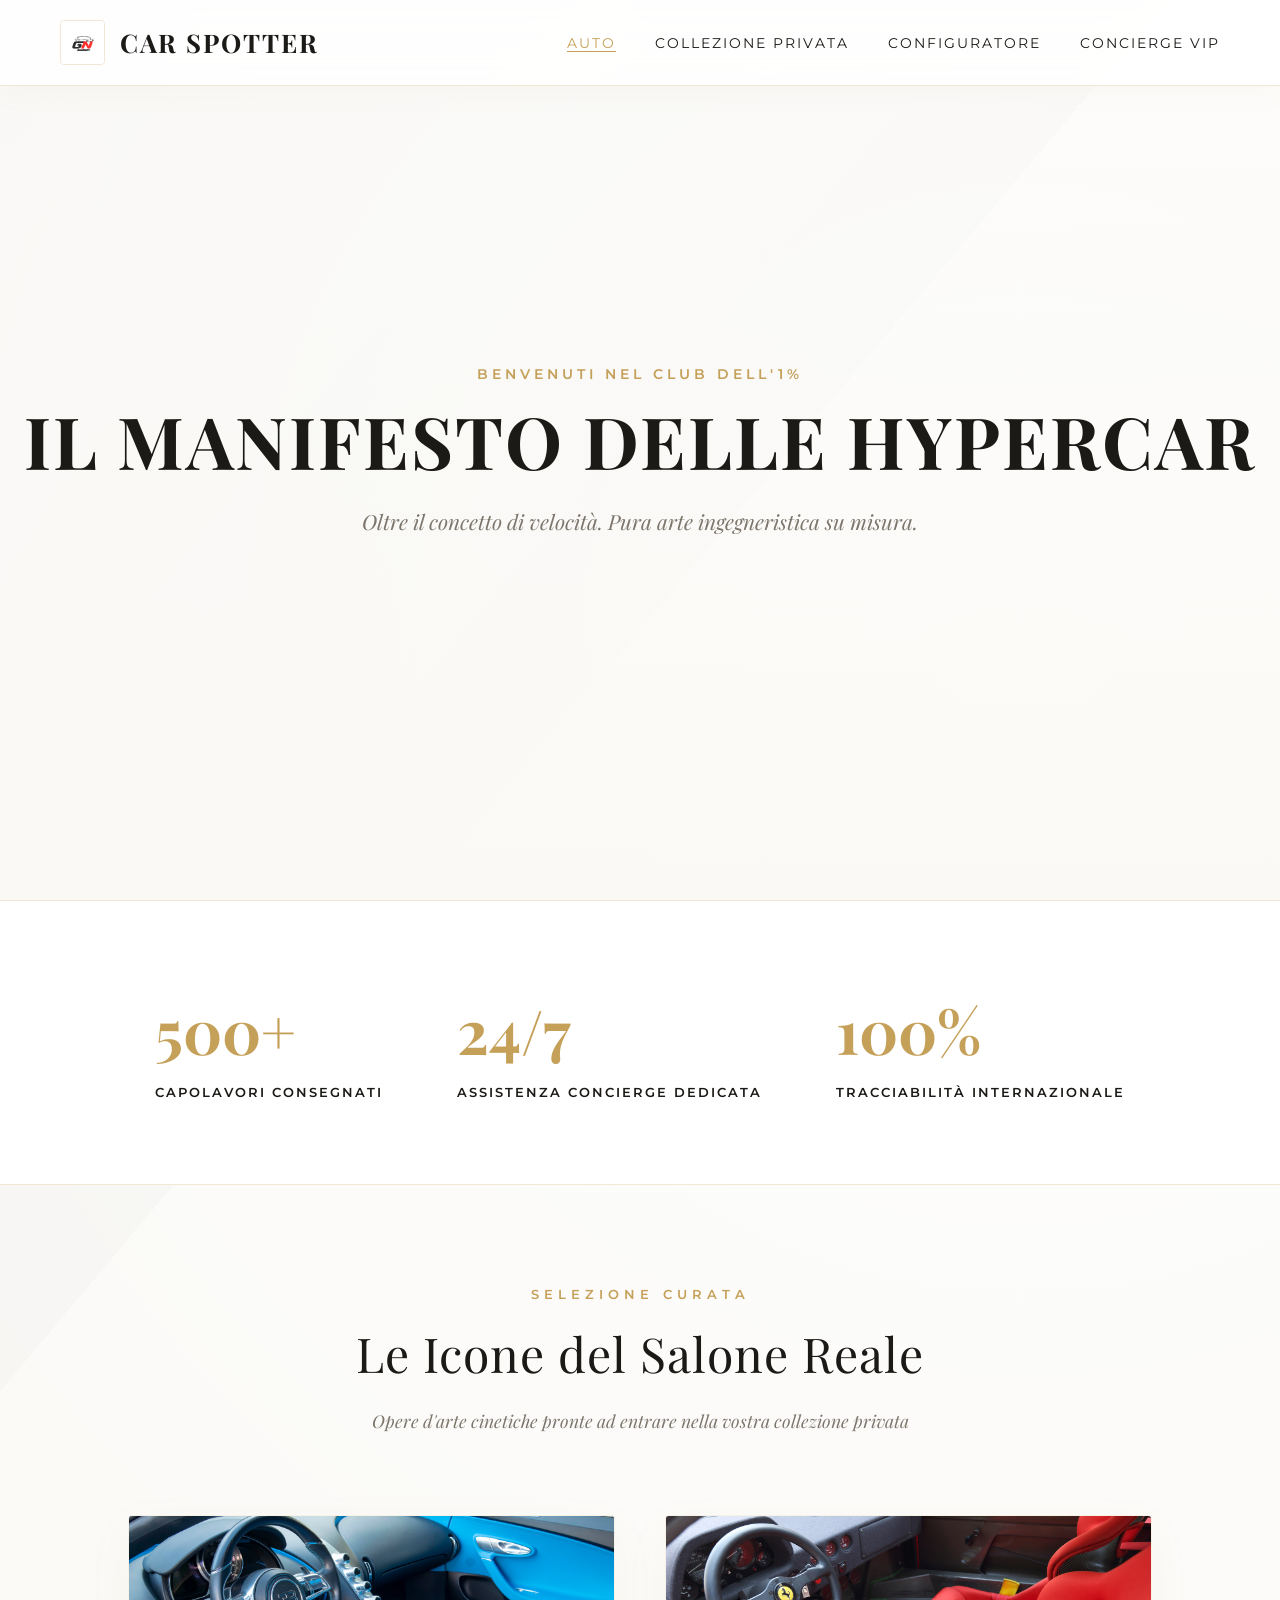
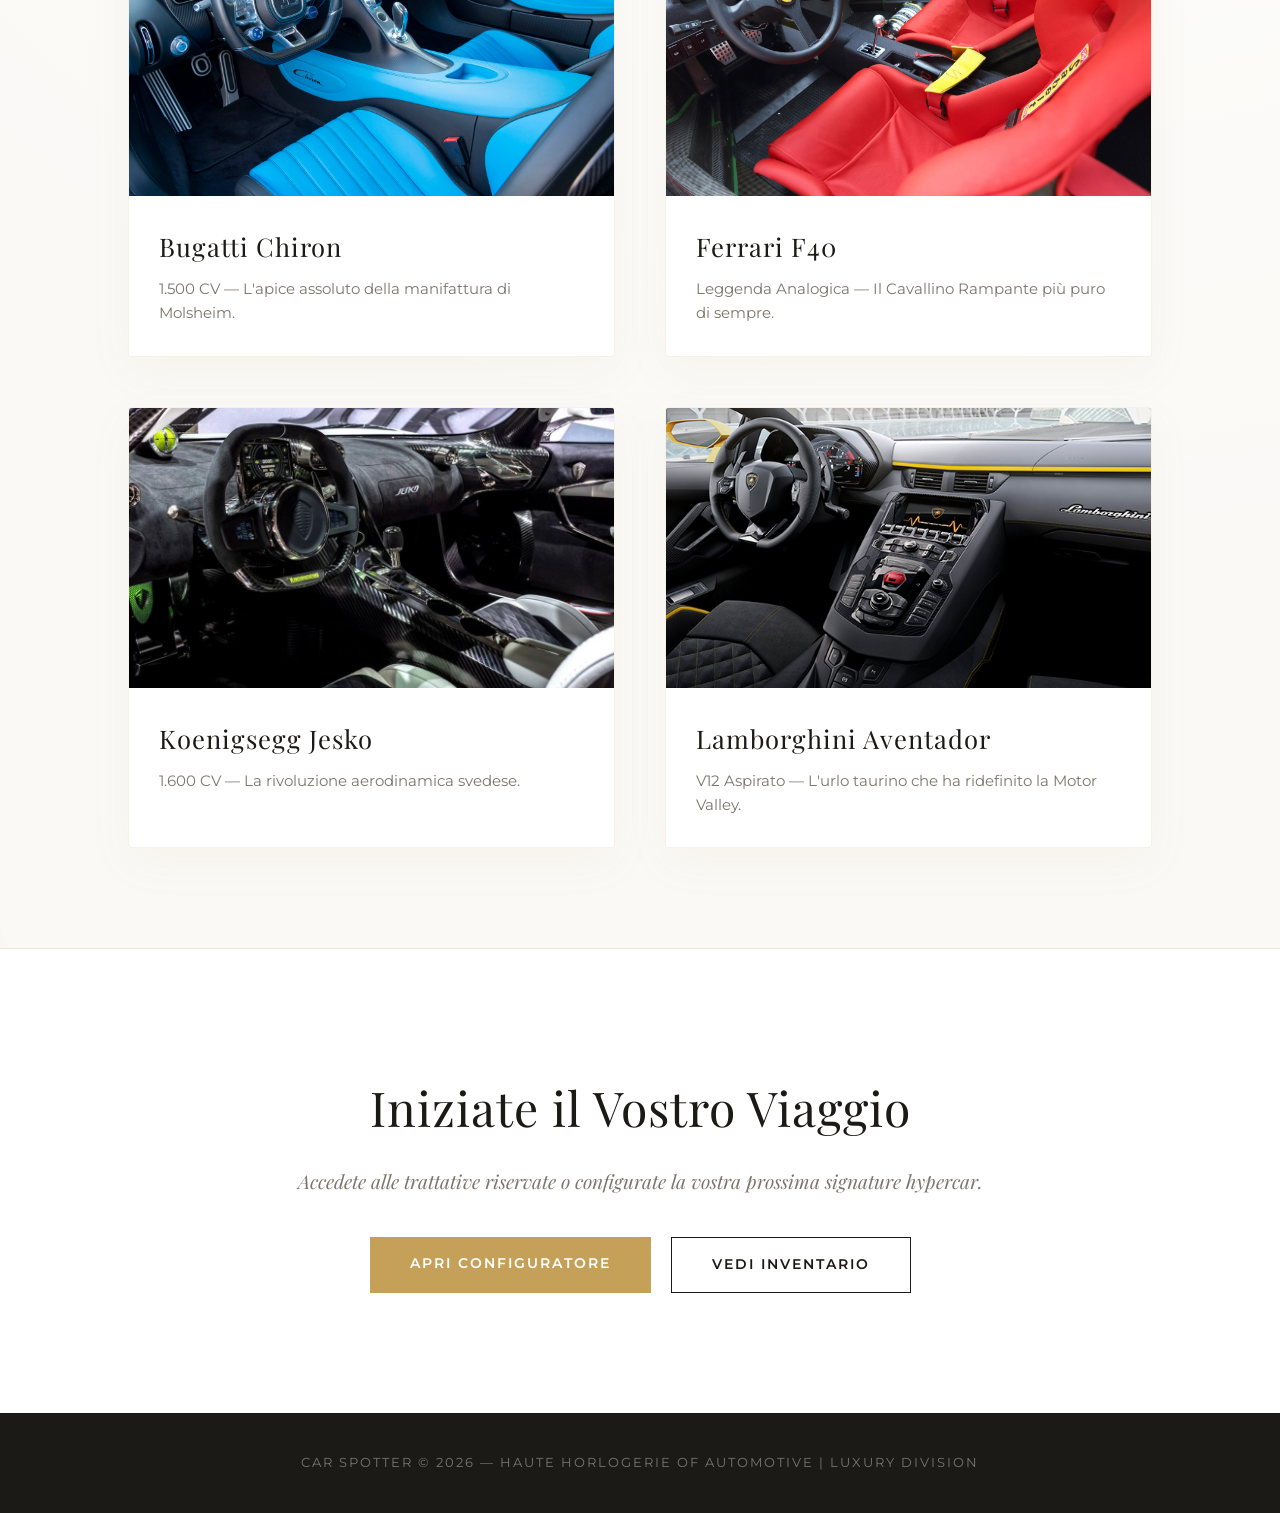
==== index.html @ 6e72d020 "Intiql commiy" ====
<!DOCTYPE html>
<html lang="it">
<head>
    <meta charset="UTF-8">
    <meta name="viewport" content="width=device-width, initial-scale=1.0">
    <title>Car Spotter | Atelier Hypercar di Lusso</title>
    <link href="https://fonts.googleapis.com/css2?family=Montserrat:wght@200;400;600&family=Playfair+Display:ital,wght@0,400;0,700;1,400&display=swap" rel="stylesheet">
    <link rel="stylesheet" href="style.css">
</head>
<body class="marble-bg">

    <!-- LOADER -->
    <div id="loader">
        <h1>CAR SPOTTER</h1>
        <div class="line-loader"></div>
        <p>L'Atelier dell'Automobile d'Élite...</p>
    </div>

    <!-- NAVBAR CRISTALLINA -->
    <header class="nav">
        <div class="logoBox">
            <img src="logo.jpg" class="logo" alt="Car Spotter Logo">
            <h1 class="logo-text">CAR SPOTTER</h1>
        </div>
        <nav>
            <a href="index.html" class="active">AUTO</a>
            <a href="inventory.html">Collezione Privata</a>
            <a href="configuratore.html">Configuratore</a>
            <a href="assistenza.html">Concierge VIP</a>
        </nav>
    </header>

    <!-- HERO IMPERIALE -->
    <section class="hero">
        <div class="overlay"></div>
        <div class="heroText">
            <span class="gold-tag">Benvenuti nel Club dell'1%</span>
            <h1>IL MANIFESTO DELLE HYPERCAR</h1>
            <p>Oltre il concetto di velocità. Pura arte ingegneristica su misura.</p>
        </div>
    </section>

    <!-- STATS IN MARMO E ORO -->
    <section class="statsSection">
        <div class="statBox">
            <div class="statNumber">500+</div>
            <p>Capolavori Consegnati</p>
        </div>
        <div class="statBox">
            <div class="statNumber">24/7</div>
            <p>Assistenza Concierge Dedicata</p>
        </div>
        <div class="statBox">
            <div class="statNumber">100%</div>
            <p>Tracciabilità Internazionale</p>
        </div>
    </section>

    <!-- INTRODUZIONE ALLA GALLERIA -->
    <section class="intro">
        <span class="gold-subtitle">Selezione Curata</span>
        <h2>Le Icone del Salone Reale</h2>
        <p>Opere d'arte cinetiche pronte ad entrare nella vostra collezione privata</p>
    </section>

    <!-- SEZIONE GRID CON GLI ESTERNI/INTERNI -->
    <section class="grid">
        <div class="card show">
            <div class="cardImages">
                <img src="bugattiesterni.jpg" alt="Bugatti Chiron">
                <img src="bugattiinterni.jpg" alt="Bugatti Interni">
            </div>
            <div class="cardContent">
                <h3>Bugatti Chiron</h3>
                <p>1.500 CV — L'apice assoluto della manifattura di Molsheim.</p>
            </div>
        </div>

        <div class="card show">
            <div class="cardImages">
                <img src="f40esterno.jpg" alt="Ferrari F40">
                <img src="f40interni.jpg" alt="Ferrari F40 Interni">
            </div>
            <div class="cardContent">
                <h3>Ferrari F40</h3>
                <p>Leggenda Analogica — Il Cavallino Rampante più puro di sempre.</p>
            </div>
        </div>

        <div class="card show">
            <div class="cardImages">
                <img src="jeskoesterno.jpg" alt="Koenigsegg Jesko">
                <img src="jeskointerni.jpg" alt="Koenigsegg Jesko Interni">
            </div>
            <div class="cardContent">
                <h3>Koenigsegg Jesko</h3>
                <p>1.600 CV — La rivoluzione aerodinamica svedese.</p>
            </div>
        </div>

        <div class="card show">
            <div class="cardImages">
                <img src="lamboesterno.jpg" alt="Lamborghini Aventador">
                <img src="lambointerni.jpg" alt="Lamborghini Interni">
            </div>
            <div class="cardContent">
                <h3>Lamborghini Aventador</h3>
                <p>V12 Aspirato — L'urlo taurino che ha ridefinito la Motor Valley.</p>
            </div>
        </div>
    </section>

    <!-- CALL TO ACTION REGALE -->
    <section class="ctaSection">
        <h2>Iniziate il Vostro Viaggio</h2>
        <p>Accedete alle trattative riservate o configurate la vostra prossima signature hypercar.</p>
        <div class="cta-buttons">
            <a href="configuratore.html" class="ctaBtn">Apri Configuratore</a>
            <a href="inventory.html" class="ctaBtn secondary-btn">Vedi Inventario</a>
        </div>
    </section>

    <footer>
        <p>CAR SPOTTER © 2026 — Haute Horlogerie of Automotive | Luxury Division</p>
    </footer>

    <script src="script.js"></script>
</body>
</html>
---- style.css ----
:root {
    --gold: #c5a059;       
    --gold-bright: #e5c17d;
    --marble-white: #faf9f6; 
    --pure-white: #ffffff;
    --text-dark: #1c1a17;   
    --text-muted: #7c756b;
    --border-gold: rgba(197, 160, 89, 0.25);
}

* {
    margin: 0;
    padding: 0;
    box-sizing: border-box;
}

.marble-bg, body {
    background-color: var(--marble-white);
    background-image: 
        linear-gradient(65deg, rgba(197, 160, 89, 0.015) 10%, transparent 10%),
        linear-gradient(130deg, rgba(0, 0, 0, 0.01) 0%, rgba(0, 0, 0, 0.015) 30%, transparent 30%),
        radial-gradient(circle at 80% 20%, rgba(255,255,255,0.8) 0%, transparent 60%);
    color: var(--text-dark);
    font-family: 'Montserrat', sans-serif;
    line-height: 1.6;
    overflow-x: hidden;
}

h1, h2, h3, .logo-text {
    font-family: 'Playfair Display', serif;
    font-weight: 400;
    letter-spacing: 1px;
}

/* LOADER */
#loader {
    position: fixed;
    width: 100%;
    height: 100vh;
    background: var(--marble-white);
    display: flex;
    flex-direction: column;
    justify-content: center;
    align-items: center;
    z-index: 2000;
    animation: fadeOut 2s ease-in-out 1.8s forwards;
}

#loader h1 {
    color: var(--text-dark);
    font-size: 3.5rem;
    letter-spacing: 6px;
    font-weight: 700;
}

.line-loader {
    width: 150px;
    height: 1px;
    background: var(--gold);
    margin: 20px 0;
    position: relative;
    overflow: hidden;
}
.line-loader::after {
    content: '';
    position: absolute;
    width: 50px;
    height: 100%;
    background: white;
    left: -50px;
    animation: loading 1.5s infinite ease-in-out;
}
@keyframes loading {
    0% { left: -50px; }
    100% { left: 150px; }
}

#loader p {
    font-size: 0.8rem;
    letter-spacing: 3px;
    text-transform: uppercase;
    color: var(--gold);
}

@keyframes fadeOut {
    0% { opacity: 1; }
    100% { opacity: 0; visibility: hidden; }
}

/* NAVBAR CON LOGO IMMAGINE */
.nav {
    position: fixed;
    width: 100%;
    top: 0;
    padding: 20px 60px;
    display: flex;
    justify-content: space-between;
    align-items: center;
    background: rgba(255, 255, 255, 0.85);
    backdrop-filter: blur(20px);
    z-index: 1000;
    border-bottom: 1px solid var(--border-gold);
    box-shadow: 0 5px 30px rgba(197, 160, 89, 0.05);
}

.logoBox {
    display: flex;
    align-items: center;
    gap: 15px;
}

.logo {
    height: 45px;
    width: auto;
    object-fit: contain;
    border-radius: 4px;
    border: 1px solid var(--border-gold);
}

.logo-text {
    font-size: 1.6rem;
    color: var(--text-dark);
    font-weight: 700;
    letter-spacing: 2px;
}

.nav nav a {
    color: var(--text-dark);
    margin-left: 35px;
    text-decoration: none;
    font-size: 0.85rem;
    text-transform: uppercase;
    letter-spacing: 2px;
    font-weight: 400;
    transition: color 0.3s ease, border-color 0.3s ease;
}

.nav nav a:hover, .nav nav a.active {
    color: var(--gold);
    border-bottom: 1px solid var(--gold);
}

/* HERO */
.hero {
    height: 100vh;
    background: url("hero.jpg") center/cover no-repeat;
    display: flex;
    align-items: center;
    justify-content: center;
    position: relative;
}

.overlay {
    position: absolute;
    inset: 0;
    background: linear-gradient(to bottom, rgba(255,255,255,0.15), var(--marble-white));
}

.heroText {
    text-align: center;
    z-index: 2;
    padding: 0 20px;
}

.gold-tag {
    font-size: 0.9rem;
    text-transform: uppercase;
    letter-spacing: 4px;
    color: var(--gold);
    display: inline-block;
    margin-bottom: 15px;
    font-weight: 600;
}

.heroText h1 {
    font-size: 4.5rem;
    color: var(--text-dark);
    font-weight: 700;
    line-height: 1.1;
    margin-bottom: 25px;
    letter-spacing: 2px;
}

.heroText p {
    font-size: 1.3rem;
    color: var(--text-muted);
    font-family: 'Playfair Display', serif;
    font-style: italic;
}

/* STATS */
.statsSection {
    display: flex;
    justify-content: space-around;
    flex-wrap: wrap;
    gap: 20px;
    padding: 80px 10%;
    background: var(--pure-white);
    border-top: 1px solid var(--border-gold);
    border-bottom: 1px solid var(--border-gold);
}

.statNumber {
    font-size: 3.8rem;
    color: var(--gold);
    font-family: 'Playfair Display', serif;
    font-weight: 700;
    margin-bottom: 5px;
}

.statBox p {
    text-transform: uppercase;
    letter-spacing: 2px;
    font-size: 0.8rem;
    color: var(--text-dark);
    font-weight: 600;
}

/* SEZIONI INTRO */
.intro {
    text-align: center;
    padding: 100px 20px 40px;
}

.gold-subtitle {
    font-size: 0.8rem;
    text-transform: uppercase;
    color: var(--gold);
    letter-spacing: 5px;
    font-weight: 600;
    display: block;
    margin-bottom: 10px;
}

.intro h2 {
    font-size: 3rem;
    color: var(--text-dark);
    margin-bottom: 15px;
}

.intro p {
    color: var(--text-muted);
    font-family: 'Playfair Display', serif;
    font-style: italic;
    font-size: 1.1rem;
}

.top-space { padding-top: 160px; }

/* GRID & CARDS (FORZATA VISIBILITÀ DI BASE) */
.grid {
    display: grid;
    grid-template-columns: repeat(auto-fit, minmax(320px, 1fr));
    gap: 50px;
    padding: 40px 10% 100px;
}

.card {
    background: var(--pure-white);
    border-radius: 4px;
    overflow: hidden;
    box-shadow: 0 15px 45px rgba(197, 160, 89, 0.06);
    opacity: 1; /* Modificato a 1 per risolvere il bug della Home invisibile */
    transform: translateY(0);
    border: 1px solid rgba(197, 160, 89, 0.15);
    transition: all 0.5s cubic-bezier(0.16, 1, 0.3, 1);
}

.card:hover {
    border-color: var(--gold);
    box-shadow: 0 25px 60px rgba(197, 160, 89, 0.15);
    transform: translateY(-5px);
}

.cardImages {
    position: relative;
    height: 280px;
    overflow: hidden;
}

.cardImages img, .static-card-img {
    position: absolute;
    width: 100%;
    height: 100%;
    object-fit: cover;
    left: 0;
    top: 0;
    transition: opacity 0.6s ease, transform 0.6s ease;
}

.static-card-img { position: relative; height: 260px; }

.card:hover .cardImages img:first-child {
    opacity: 0;
}

.card:hover .cardImages img:last-child {
    transform: scale(1.05);
}

.cardContent {
    padding: 30px;
    background: var(--pure-white);
}

.card h3 {
    font-size: 1.6rem;
    color: var(--text-dark);
    margin-bottom: 10px;
}

.card p {
    color: var(--text-muted);
    font-size: 0.95rem;
}

/* CONFIGURATORE */
.configContainer {
    display: flex;
    flex-wrap: wrap;
    gap: 50px;
    padding: 40px 10% 100px;
    align-items: flex-start;
}

.configPreview {
    flex: 1.8;
    min-width: 320px;
    border-radius: 4px;
    overflow: hidden;
    box-shadow: 0 20px 50px rgba(0,0,0,0.08);
    border: 1px solid var(--border-gold);
    background: var(--pure-white);
    position: relative;
}

.preview-badge {
    position: absolute;
    top: 20px;
    left: 20px;
    background: rgba(255, 255, 255, 0.9);
    padding: 6px 15px;
    font-size: 0.7rem;
    text-transform: uppercase;
    letter-spacing: 2px;
    border: 1px solid var(--gold);
    color: var(--text-dark);
    font-weight: 600;
    z-index: 10;
}

.configPreview img {
    width: 100%;
    display: block;
    transition: opacity 0.3s ease;
}

.spec-log {
    background: var(--pure-white);
    padding: 20px;
    font-size: 0.85rem;
    border-top: 1px solid var(--border-gold);
    color: var(--gold);
    font-weight: 500;
    text-align: center;
    letter-spacing: 0.5px;
}

.configPanel {
    flex: 1.2;
    min-width: 320px;
    background: var(--pure-white);
    padding: 40px;
    border-radius: 4px;
    border-top: 4px solid var(--gold);
    box-shadow: 0 20px 50px rgba(197,160,89,0.08);
}

.configPanel h3 {
    font-size: 1.2rem;
    margin-bottom: 15px;
    color: var(--text-dark);
    text-transform: uppercase;
    font-family: 'Montserrat', sans-serif;
    font-weight: 600;
    letter-spacing: 1px;
}

label {
    font-size: 0.75rem;
    text-transform: uppercase;
    color: var(--text-muted);
    letter-spacing: 1px;
    display: block;
    margin-bottom: 8px;
}

select {
    width: 100%;
    padding: 14px;
    background: var(--marble-white);
    color: var(--text-dark);
    border: 1px solid var(--border-gold);
    border-radius: 0;
    font-size: 0.95rem;
    outline: none;
    font-family: 'Montserrat', sans-serif;
    margin-bottom: 25px;
}

select:focus {
    border-color: var(--gold);
    background: var(--pure-white);
}

.btn-group {
    display: flex;
    gap: 10px;
    margin-bottom: 25px;
}

.btn-group .gold-btn {
    flex: 1;
    padding: 12px;
    font-size: 0.8rem;
    background: transparent;
    color: var(--text-dark);
    border: 1px solid var(--border-gold);
}

.btn-group .gold-btn.active {
    background: var(--text-dark);
    color: var(--pure-white);
    border-color: var(--text-dark);
}

/* COMPONENTI FORM & BOTTONI */
.gold-btn, .ctaBtn {
    display: inline-block;
    padding: 16px 40px;
    background: var(--gold);
    color: var(--pure-white);
    text-transform: uppercase;
    text-decoration: none;
    font-weight: 600;
    font-size: 0.85rem;
    letter-spacing: 2px;
    border: none;
    cursor: pointer;
    transition: all 0.3s ease;
    text-align: center;
}

.gold-btn:hover, .ctaBtn:hover {
    background: var(--text-dark);
    color: var(--pure-white);
    box-shadow: 0 10px 25px rgba(0,0,0,0.15);
}

.full-width { width: 100%; }

.support {
    max-width: 750px;
    margin: 0 auto;
    padding: 40px 20px 100px;
}

.contact-card {
    background: var(--pure-white);
    padding: 35px;
    border: 1px solid var(--border-gold);
    margin-bottom: 40px;
}

.contact-card h3 {
    color: var(--gold);
    font-size: 1.5rem;
    margin-bottom: 15px;
}

.form-container {
    background: var(--pure-white);
    padding: 45px;
    border: 1px solid var(--border-gold);
}

.form-container h3 {
    margin-bottom: 30px;
    font-size: 2rem;
    text-align: center;
}

input, textarea {
    width: 100%;
    padding: 16px;
    margin-bottom: 25px;
    background: var(--marble-white);
    border: 1px solid var(--border-gold);
    color: var(--text-dark);
    font-family: 'Montserrat', sans-serif;
    outline: none;
}

input:focus, textarea:focus {
    border-color: var(--gold);
    background: var(--pure-white);
}

#out {
    margin-top: 20px;
    text-align: center;
    font-weight: 600;
}

/* CTA HOME */
.ctaSection {
    text-align: center;
    padding: 120px 20px;
    background: var(--pure-white);
    border-top: 1px solid var(--border-gold);
}

.ctaSection h2 {
    font-size: 3rem;
    margin-bottom: 20px;
}

.ctaSection p {
    color: var(--text-muted);
    font-family: 'Playfair Display', serif;
    font-style: italic;
    font-size: 1.2rem;
    margin-bottom: 40px;
}

.cta-buttons {
    display: flex;
    justify-content: center;
    gap: 20px;
}

.secondary-btn {
    background: transparent;
    color: var(--text-dark);
    border: 1px solid var(--text-dark);
}

.secondary-btn:hover {
    background: var(--text-dark);
    color: var(--pure-white);
}

footer {
    text-align: center;
    padding: 40px 20px;
    background: var(--text-dark);
    color: rgba(255, 255, 255, 0.4);
    font-size: 0.8rem;
    letter-spacing: 2px;
    text-transform: uppercase;
}

.page-padding { padding-top: 80px; }
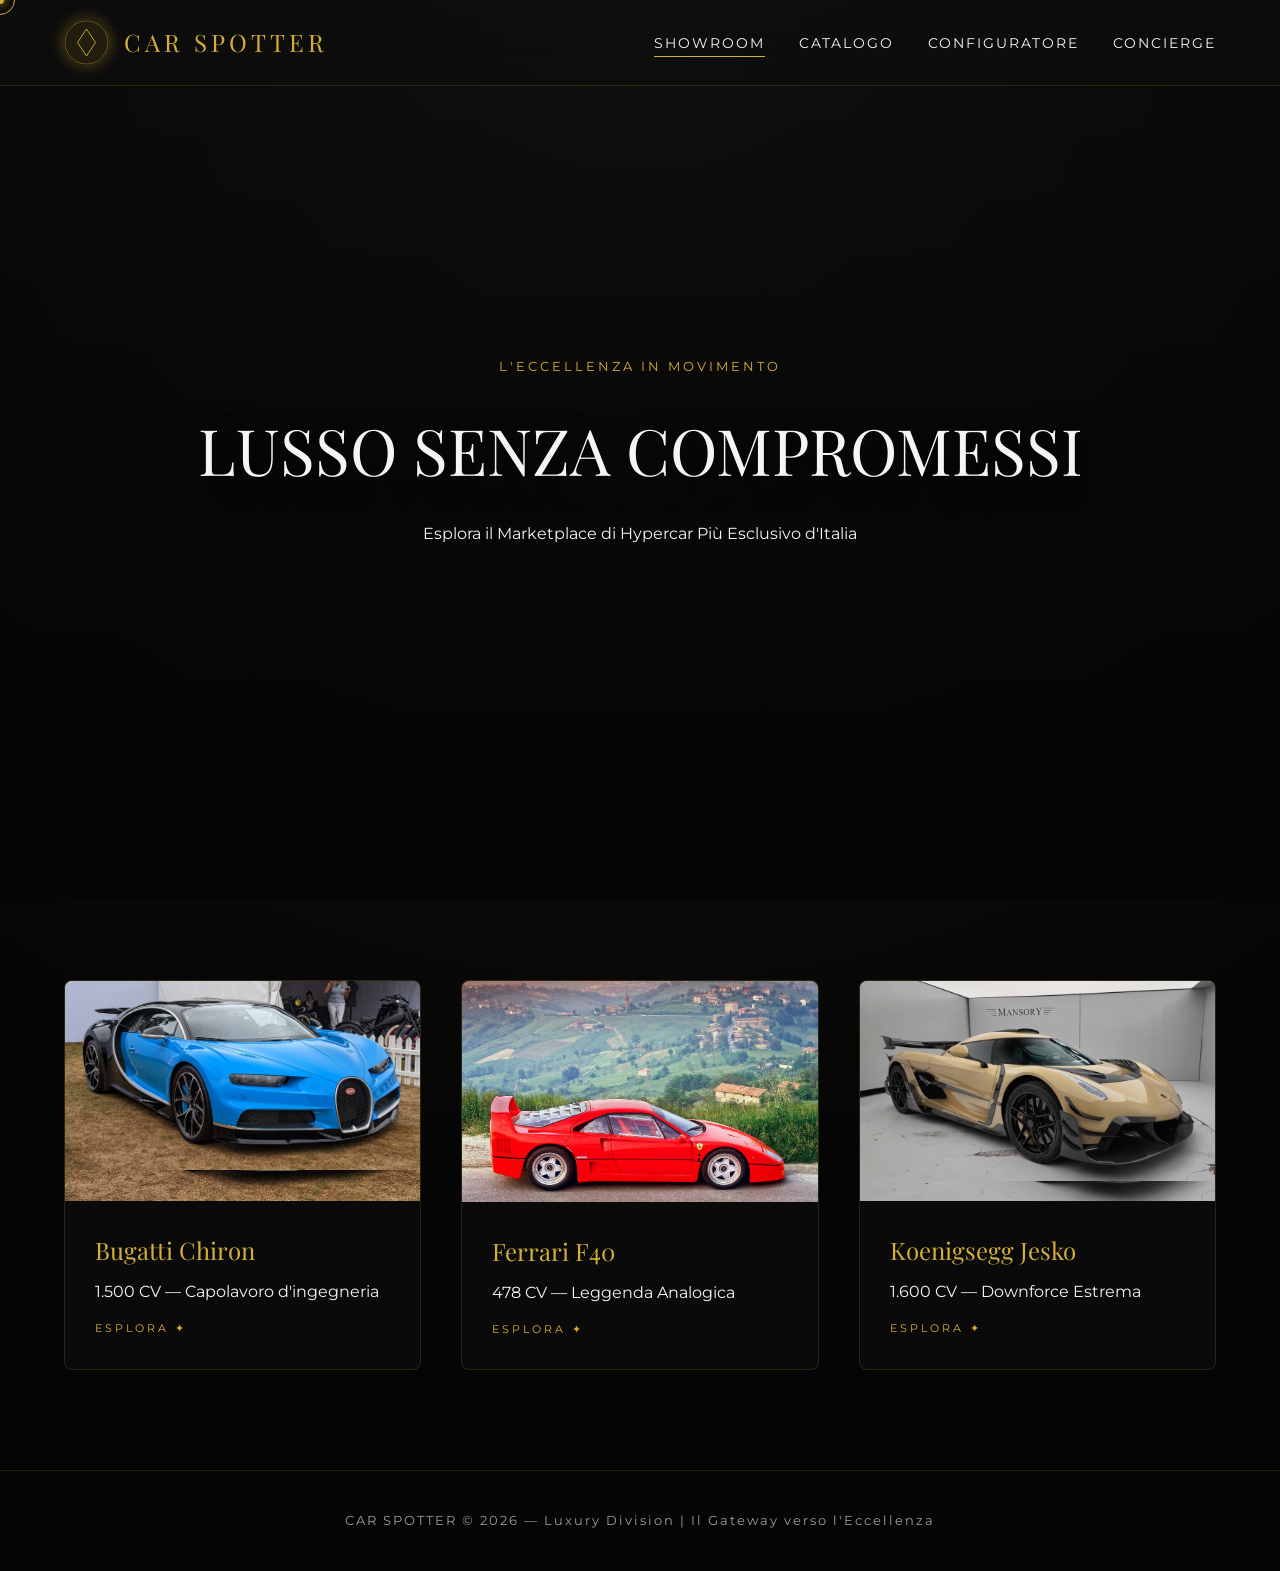
==== commit 446a8654: "Update" ====
--- a/index.html
+++ b/index.html
@@ -3,126 +3,102 @@
 <head>
     <meta charset="UTF-8">
     <meta name="viewport" content="width=device-width, initial-scale=1.0">
-    <title>Car Spotter | Atelier Hypercar di Lusso</title>
-    <link href="https://fonts.googleapis.com/css2?family=Montserrat:wght@200;400;600&family=Playfair+Display:ital,wght@0,400;0,700;1,400&display=swap" rel="stylesheet">
+    <title>Car Spotter | Hypercar Luxury Marketplace Italia</title>
+    <link href="https://fonts.googleapis.com/css2?family=Montserrat:wght@300;400;600&family=Playfair+Display:ital,wght@0,400;0,700;1,400&display=swap" rel="stylesheet">
     <link rel="stylesheet" href="style.css">
 </head>
-<body class="marble-bg">
+<body>
+    <div class="custom-cursor"></div>
+    <div class="cursor-trail"></div>
 
-    <!-- LOADER -->
     <div id="loader">
-        <h1>CAR SPOTTER</h1>
+        <h1 class="loader-title">CAR SPOTTER</h1>
         <div class="line-loader"></div>
-        <p>L'Atelier dell'Automobile d'Élite...</p>
+        <p class="gold-tag">Inizializzazione Vetrina VIP...</p>
     </div>
 
-    <!-- NAVBAR CRISTALLINA -->
     <header class="nav">
         <div class="logoBox">
-            <img src="logo.jpg" class="logo" alt="Car Spotter Logo">
+            <svg class="luxury-logo-svg" viewBox="0 0 100 100" width="45" height="45">
+                <circle cx="50" cy="50" r="48" fill="rgba(212, 175, 55, 0.1)" stroke="#d4af37" stroke-width="1"/>
+                <path d="M 30 50 L 50 20 L 70 50 L 50 80 Z" stroke="#d4af37" stroke-width="2" fill="none"/>
+            </svg>
             <h1 class="logo-text">CAR SPOTTER</h1>
         </div>
-        <nav>
-            <a href="index.html" class="active">AUTO</a>
-            <a href="inventory.html">Collezione Privata</a>
+        <nav class="nav-links">
+            <a href="index.html" class="active">Showroom</a>
+            <a href="inventory.html">Catalogo</a>
             <a href="configuratore.html">Configuratore</a>
-            <a href="assistenza.html">Concierge VIP</a>
+            <a href="assistenza.html">Concierge</a>
         </nav>
+        <div class="menu-toggle" id="mobile-menu"><span></span><span></span><span></span></div>
     </header>
 
-    <!-- HERO IMPERIALE -->
     <section class="hero">
         <div class="overlay"></div>
-        <div class="heroText">
-            <span class="gold-tag">Benvenuti nel Club dell'1%</span>
-            <h1>IL MANIFESTO DELLE HYPERCAR</h1>
-            <p>Oltre il concetto di velocità. Pura arte ingegneristica su misura.</p>
+        <div class="heroText reveal">
+            <span class="gold-tag">L'Eccellenza in Movimento</span>
+            <h1>LUSSO SENZA COMPROMESSI</h1>
+            <p>Esplora il Marketplace di Hypercar Più Esclusivo d'Italia</p>
         </div>
     </section>
 
-    <!-- STATS IN MARMO E ORO -->
-    <section class="statsSection">
-        <div class="statBox">
-            <div class="statNumber">500+</div>
-            <p>Capolavori Consegnati</p>
-        </div>
-        <div class="statBox">
-            <div class="statNumber">24/7</div>
-            <p>Assistenza Concierge Dedicata</p>
-        </div>
-        <div class="statBox">
-            <div class="statNumber">100%</div>
-            <p>Tracciabilità Internazionale</p>
-        </div>
-    </section>
-
-    <!-- INTRODUZIONE ALLA GALLERIA -->
-    <section class="intro">
-        <span class="gold-subtitle">Selezione Curata</span>
-        <h2>Le Icone del Salone Reale</h2>
-        <p>Opere d'arte cinetiche pronte ad entrare nella vostra collezione privata</p>
-    </section>
-
-    <!-- SEZIONE GRID CON GLI ESTERNI/INTERNI -->
-    <section class="grid">
-        <div class="card show">
-            <div class="cardImages">
-                <img src="bugattiesterni.jpg" alt="Bugatti Chiron">
-                <img src="bugattiinterni.jpg" alt="Bugatti Interni">
+    <!-- GRIGLIA CON IMMAGINI REALI -->
+    <section class="grid reveal top-space" style="padding-top: 80px;">
+        
+        <!-- BUGATTI -->
+        <div class="card" onclick="showDetails('bugatti')">
+            <div class="car-image-container">
+                <div class="car-image" style="background-image: url('bugattiesterni.jpg');">
+                    <img src="bugattiesterni.jpg" alt="Bugatti Chiron" onerror="this.onerror=null;this.src='https://via.placeholder.com/1200x800?text=Immagine+non+disponibile';">
+                </div>
             </div>
             <div class="cardContent">
                 <h3>Bugatti Chiron</h3>
-                <p>1.500 CV — L'apice assoluto della manifattura di Molsheim.</p>
+                <p>1.500 CV — Capolavoro d'ingegneria</p>
+                <span class="gold-tag" style="font-size: 0.7rem; margin-top: 15px; display: block;">Esplora ✦</span>
             </div>
         </div>
 
-        <div class="card show">
-            <div class="cardImages">
-                <img src="f40esterno.jpg" alt="Ferrari F40">
-                <img src="f40interni.jpg" alt="Ferrari F40 Interni">
+        <!-- FERRARI -->
+        <div class="card" onclick="showDetails('ferrari')">
+            <div class="car-image-container">
+                <div class="car-image" style="background-image: url('f40esterno.jpg');">
+                    <img src="f40esterno.jpg" alt="Ferrari F40" onerror="this.onerror=null;this.src='https://via.placeholder.com/1200x800?text=Immagine+non+disponibile';">
+                </div>
             </div>
             <div class="cardContent">
                 <h3>Ferrari F40</h3>
-                <p>Leggenda Analogica — Il Cavallino Rampante più puro di sempre.</p>
+                <p>478 CV — Leggenda Analogica</p>
+                <span class="gold-tag" style="font-size: 0.7rem; margin-top: 15px; display: block;">Esplora ✦</span>
             </div>
         </div>
 
-        <div class="card show">
-            <div class="cardImages">
-                <img src="jeskoesterno.jpg" alt="Koenigsegg Jesko">
-                <img src="jeskointerni.jpg" alt="Koenigsegg Jesko Interni">
+        <!-- KOENIGSEGG -->
+        <div class="card" onclick="showDetails('koenigsegg')">
+            <div class="car-image-container">
+                <div class="car-image" style="background-image: url('jeskoesterno.jpg');">
+                    <img src="jeskoesterno.jpg" alt="Koenigsegg Jesko" onerror="this.onerror=null;this.src='https://via.placeholder.com/1200x800?text=Immagine+non+disponibile';">
+                </div>
             </div>
             <div class="cardContent">
                 <h3>Koenigsegg Jesko</h3>
-                <p>1.600 CV — La rivoluzione aerodinamica svedese.</p>
+                <p>1.600 CV — Downforce Estrema</p>
+                <span class="gold-tag" style="font-size: 0.7rem; margin-top: 15px; display: block;">Esplora ✦</span>
             </div>
         </div>
 
-        <div class="card show">
-            <div class="cardImages">
-                <img src="lamboesterno.jpg" alt="Lamborghini Aventador">
-                <img src="lambointerni.jpg" alt="Lamborghini Interni">
-            </div>
-            <div class="cardContent">
-                <h3>Lamborghini Aventador</h3>
-                <p>V12 Aspirato — L'urlo taurino che ha ridefinito la Motor Valley.</p>
-            </div>
-        </div>
     </section>
 
-    <!-- CALL TO ACTION REGALE -->
-    <section class="ctaSection">
-        <h2>Iniziate il Vostro Viaggio</h2>
-        <p>Accedete alle trattative riservate o configurate la vostra prossima signature hypercar.</p>
-        <div class="cta-buttons">
-            <a href="configuratore.html" class="ctaBtn">Apri Configuratore</a>
-            <a href="inventory.html" class="ctaBtn secondary-btn">Vedi Inventario</a>
+    <!-- MODALE -->
+    <div id="carModal" class="modal">
+        <div class="modalContent glass-panel" style="max-width: 600px; text-align: center;">
+            <button class="closeModal" onclick="closeModal()">×</button>
+            <div id="carDetailsContent"></div>
         </div>
-    </section>
+    </div>
 
-    <footer>
-        <p>CAR SPOTTER © 2026 — Haute Horlogerie of Automotive | Luxury Division</p>
-    </footer>
+    <footer><p>CAR SPOTTER © 2026 — Luxury Division | Il Gateway verso l'Eccellenza</p></footer>
 
     <script src="script.js"></script>
 </body>
--- a/style.css
+++ b/style.css
@@ -1,563 +1,152 @@
+/* ROOT & VARIABILI TECNOLOGICHE */
 :root {
-    --gold: #c5a059;       
-    --gold-bright: #e5c17d;
-    --marble-white: #faf9f6; 
-    --pure-white: #ffffff;
-    --text-dark: #1c1a17;   
-    --text-muted: #7c756b;
-    --border-gold: rgba(197, 160, 89, 0.25);
+    --bg-dark: #050505;
+    --gold: #d4af37;
+    --gold-glow: rgba(212, 175, 55, 0.4);
+    --text-main: #f5f5f5;
+    --text-muted: #a09d96;
+    --glass-bg: rgba(15, 15, 15, 0.65);
+    --glass-border: rgba(212, 175, 55, 0.15);
+    --transition: all 0.4s cubic-bezier(0.25, 1, 0.5, 1);
 }
 
 * {
     margin: 0;
     padding: 0;
     box-sizing: border-box;
+    cursor: none; /* Nasconde il cursore di default per quello custom */
 }
 
-.marble-bg, body {
-    background-color: var(--marble-white);
-    background-image: 
-        linear-gradient(65deg, rgba(197, 160, 89, 0.015) 10%, transparent 10%),
-        linear-gradient(130deg, rgba(0, 0, 0, 0.01) 0%, rgba(0, 0, 0, 0.015) 30%, transparent 30%),
-        radial-gradient(circle at 80% 20%, rgba(255,255,255,0.8) 0%, transparent 60%);
-    color: var(--text-dark);
+body {
+    background-color: var(--bg-dark);
+    background-image: radial-gradient(circle at 50% 0%, #1a1814 0%, var(--bg-dark) 70%);
+    color: var(--text-main);
     font-family: 'Montserrat', sans-serif;
     line-height: 1.6;
     overflow-x: hidden;
+    scroll-behavior: smooth;
 }
 
 h1, h2, h3, .logo-text {
     font-family: 'Playfair Display', serif;
     font-weight: 400;
-    letter-spacing: 1px;
 }
 
-/* LOADER */
-#loader {
-    position: fixed;
-    width: 100%;
-    height: 100vh;
-    background: var(--marble-white);
-    display: flex;
-    flex-direction: column;
-    justify-content: center;
-    align-items: center;
-    z-index: 2000;
-    animation: fadeOut 2s ease-in-out 1.8s forwards;
+/* CURSORE PERSONALIZZATO */
+.custom-cursor {
+    position: fixed; width: 8px; height: 8px; background: var(--gold);
+    border-radius: 50%; pointer-events: none; z-index: 9999;
+    transform: translate(-50%, -50%); box-shadow: 0 0 10px var(--gold);
+    transition: width 0.2s, height 0.2s;
+}
+.cursor-trail {
+    position: fixed; width: 30px; height: 30px; border: 1px solid var(--gold);
+    border-radius: 50%; pointer-events: none; z-index: 9998;
+    transform: translate(-50%, -50%); transition: 0.1s linear;
 }
 
-#loader h1 {
-    color: var(--text-dark);
-    font-size: 3.5rem;
-    letter-spacing: 6px;
-    font-weight: 700;
+/* LOADER INIZIALE */
+#loader {
+    position: fixed; top: 0; left: 0; width: 100%; height: 100vh;
+    background: var(--bg-dark); display: flex; flex-direction: column;
+    justify-content: center; align-items: center; z-index: 3000;
+    transition: opacity 0.5s ease;
 }
+.loader-title { font-size: 3rem; color: var(--gold); letter-spacing: 5px; }
+.line-loader { width: 150px; height: 1px; background: rgba(212, 175, 55, 0.2); margin: 20px 0; position: relative; overflow: hidden; }
+.line-loader::after { content: ''; position: absolute; width: 50px; height: 100%; background: var(--gold); left: -50px; animation: loading 1.5s infinite; }
+@keyframes loading { 0% { left: -50px; } 100% { left: 150px; } }
 
-.line-loader {
-    width: 150px;
-    height: 1px;
-    background: var(--gold);
-    margin: 20px 0;
-    position: relative;
-    overflow: hidden;
+/* NAVBAR GLASSMORPHISM */
+.nav {
+    position: fixed; top: 0; width: 100%; padding: 20px 5%;
+    display: flex; justify-content: space-between; align-items: center;
+    background: var(--glass-bg); backdrop-filter: blur(20px); -webkit-backdrop-filter: blur(20px);
+    border-bottom: 1px solid var(--glass-border); z-index: 1000;
 }
-.line-loader::after {
-    content: '';
-    position: absolute;
-    width: 50px;
-    height: 100%;
-    background: white;
-    left: -50px;
-    animation: loading 1.5s infinite ease-in-out;
+.logoBox { display: flex; align-items: center; gap: 15px; }
+.luxury-logo-svg { border-radius: 50%; box-shadow: 0 0 15px var(--gold-glow); }
+.logo-text { font-size: 1.5rem; letter-spacing: 4px; color: var(--gold); }
+.nav-links a {
+    color: var(--text-main); text-decoration: none; margin-left: 30px;
+    font-size: 0.9rem; text-transform: uppercase; letter-spacing: 2px; position: relative;
 }
-@keyframes loading {
-    0% { left: -50px; }
-    100% { left: 150px; }
+.nav-links a::after { content: ''; position: absolute; width: 0; height: 1px; background: var(--gold); bottom: -5px; left: 0; transition: var(--transition); }
+.nav-links a:hover::after, .nav-links a.active::after { width: 100%; }
+
+/* MENU MOBILE */
+.menu-toggle { display: none; flex-direction: column; gap: 5px; z-index: 1001; }
+.menu-toggle span { width: 25px; height: 2px; background: var(--gold); transition: var(--transition); }
+
+/* HERO E STRUTTURA */
+.hero { height: 100vh; display: flex; flex-direction: column; justify-content: center; align-items: center; text-align: center; position: relative; background: url('https://images.unsplash.com/photo-1614200187524-dc4b892acf16?auto=format&fit=crop&q=80&w=2000') center/cover fixed; }
+.hero .overlay { position: absolute; top: 0; left: 0; width: 100%; height: 100%; background: linear-gradient(to bottom, rgba(5,5,5,0.4), var(--bg-dark)); }
+.heroText { position: relative; z-index: 2; }
+.heroText h1 { font-size: 4rem; color: var(--text-main); margin: 20px 0; text-shadow: 0 10px 30px rgba(0,0,0,0.8); }
+.gold-tag { color: var(--gold); letter-spacing: 3px; text-transform: uppercase; font-size: 0.8rem; }
+.top-space { padding-top: 150px; text-align: center; }
+
+/* PANNELLI VETRO E CARDS */
+.glass-panel { background: var(--glass-bg); border: 1px solid var(--glass-border); border-radius: 12px; backdrop-filter: blur(10px); }
+.grid { display: grid; grid-template-columns: repeat(auto-fit, minmax(300px, 1fr)); gap: 40px; padding: 50px 5%; max-width: 1400px; margin: auto; }
+.card { background: var(--glass-bg); border: 1px solid var(--glass-border); border-radius: 8px; overflow: hidden; transition: var(--transition); }
+.card:hover { transform: translateY(-10px); box-shadow: 0 15px 40px var(--gold-glow); border-color: var(--gold); }
+.luxury-placeholder { height: 250px; display: flex; justify-content: center; align-items: center; color: var(--gold); font-family: 'Playfair Display'; font-size: 1.5rem; letter-spacing: 3px; border-bottom: 1px solid var(--glass-border); }
+.cardContent { padding: 30px; text-align: left; }
+.cardContent h3 { color: var(--gold); margin-bottom: 10px; font-size: 1.5rem; }
+
+/* IMMAGINI AUTO: assicurarsi che le immagini coprano il contenitore e che esista un fallback <img> */
+.car-image-container { width: 100%; overflow: hidden; min-height: 220px; }
+.car-image { width: 100%; height: 100%; min-height: 220px; background-size: cover; background-position: center; background-repeat: no-repeat; display: block; }
+.car-image img { width: 100%; height: 100%; object-fit: cover; display: block; }
+
+/* CONFIGURATOR: limitare dimensioni immagini e contenitore */
+#visualCarFrame { height: 360px; max-height: 60vh; max-width: 100%; overflow: hidden; background-size: contain; background-position: center; background-repeat: no-repeat; display: flex; align-items: center; justify-content: center; flex-direction: column; }
+#visualCarFrame img { max-width: 100%; max-height: 100%; width: auto; height: auto; object-fit: contain; display: block; margin: 0 auto; }
+
+/* Migliorie estetiche per configuratore */
+#visualCarFrame {
+    border-radius: 12px;
+    border: 1px solid rgba(212,175,55,0.12);
+    box-shadow: 0 12px 30px rgba(0,0,0,0.6), 0 4px 12px rgba(212,175,55,0.04) inset;
+    padding: 12px;
+    background-color: rgba(10,10,10,0.45);
 }
+#visualCarFrame img { border-radius: 8px; pointer-events: none; }
 
-#loader p {
-    font-size: 0.8rem;
-    letter-spacing: 3px;
-    text-transform: uppercase;
-    color: var(--gold);
-}
+/* Spec log più leggibile */
+#specLog { font-family: monospace; color: var(--gold); background: rgba(0,0,0,0.25); padding: 8px 12px; border-radius: 6px; margin-top: 12px; }
 
-@keyframes fadeOut {
-    0% { opacity: 1; }
-    100% { opacity: 0; visibility: hidden; }
-}
+/* Pulsanti vista attiva */
+.gold-btn.active { background: var(--gold); color: var(--bg-dark); box-shadow: 0 8px 24px var(--gold-glow); border-color: var(--gold); }
 
-/* NAVBAR CON LOGO IMMAGINE */
-.nav {
-    position: fixed;
-    width: 100%;
-    top: 0;
-    padding: 20px 60px;
-    display: flex;
-    justify-content: space-between;
-    align-items: center;
-    background: rgba(255, 255, 255, 0.85);
-    backdrop-filter: blur(20px);
-    z-index: 1000;
-    border-bottom: 1px solid var(--border-gold);
-    box-shadow: 0 5px 30px rgba(197, 160, 89, 0.05);
-}
+/* Logo SVG assicurato visibile e centrato */
+.luxury-logo-svg { display: block; }
 
-.logoBox {
-    display: flex;
-    align-items: center;
-    gap: 15px;
-}
+/* BOTTONI E FORM */
+.gold-btn { background: transparent; color: var(--gold); border: 1px solid var(--gold); padding: 15px 30px; font-family: 'Montserrat'; text-transform: uppercase; letter-spacing: 2px; border-radius: 4px; transition: var(--transition); width: 100%; display: block; margin-top: 20px; }
+.gold-btn:hover { background: var(--gold); color: var(--bg-dark); box-shadow: 0 0 20px var(--gold-glow); }
+.form-container { max-width: 600px; margin: 40px auto; padding: 40px; text-align: left; }
+input, textarea, select { width: 100%; padding: 15px; margin-top: 15px; background: rgba(0,0,0,0.5); border: 1px solid var(--glass-border); color: var(--text-main); font-family: 'Montserrat'; border-radius: 4px; outline: none; transition: 0.3s; }
+input:focus, textarea:focus, select:focus { border-color: var(--gold); box-shadow: 0 0 10px var(--gold-glow); }
 
-.logo {
-    height: 45px;
-    width: auto;
-    object-fit: contain;
-    border-radius: 4px;
-    border: 1px solid var(--border-gold);
-}
+/* MODALE DETTAGLI */
+.modal { display: none; position: fixed; top: 0; left: 0; width: 100%; height: 100vh; background: rgba(5,5,5,0.9); backdrop-filter: blur(15px); z-index: 4000; justify-content: center; align-items: center; padding: 20px; }
+.modalContent { padding: 40px; position: relative; border-color: var(--gold); box-shadow: 0 20px 50px rgba(0,0,0,0.8); }
 
-.logo-text {
-    font-size: 1.6rem;
-    color: var(--text-dark);
-    font-weight: 700;
-    letter-spacing: 2px;
-}
+/* ANIMAZIONI SCROLL REVEAL */
+.reveal { opacity: 0; transform: translateY(40px); transition: 1s all ease; }
+.reveal.active { opacity: 1; transform: translateY(0); }
 
-.nav nav a {
-    color: var(--text-dark);
-    margin-left: 35px;
-    text-decoration: none;
-    font-size: 0.85rem;
-    text-transform: uppercase;
-    letter-spacing: 2px;
-    font-weight: 400;
-    transition: color 0.3s ease, border-color 0.3s ease;
-}
+/* FOOTER */
+footer { text-align: center; padding: 40px; border-top: 1px solid var(--glass-border); margin-top: 50px; font-size: 0.8rem; color: var(--text-muted); letter-spacing: 2px; }
 
-.nav nav a:hover, .nav nav a.active {
-    color: var(--gold);
-    border-bottom: 1px solid var(--gold);
-}
-
-/* HERO */
-.hero {
-    height: 100vh;
-    background: url("hero.jpg") center/cover no-repeat;
-    display: flex;
-    align-items: center;
-    justify-content: center;
-    position: relative;
-}
-
-.overlay {
-    position: absolute;
-    inset: 0;
-    background: linear-gradient(to bottom, rgba(255,255,255,0.15), var(--marble-white));
-}
-
-.heroText {
-    text-align: center;
-    z-index: 2;
-    padding: 0 20px;
-}
-
-.gold-tag {
-    font-size: 0.9rem;
-    text-transform: uppercase;
-    letter-spacing: 4px;
-    color: var(--gold);
-    display: inline-block;
-    margin-bottom: 15px;
-    font-weight: 600;
-}
-
-.heroText h1 {
-    font-size: 4.5rem;
-    color: var(--text-dark);
-    font-weight: 700;
-    line-height: 1.1;
-    margin-bottom: 25px;
-    letter-spacing: 2px;
-}
-
-.heroText p {
-    font-size: 1.3rem;
-    color: var(--text-muted);
-    font-family: 'Playfair Display', serif;
-    font-style: italic;
-}
-
-/* STATS */
-.statsSection {
-    display: flex;
-    justify-content: space-around;
-    flex-wrap: wrap;
-    gap: 20px;
-    padding: 80px 10%;
-    background: var(--pure-white);
-    border-top: 1px solid var(--border-gold);
-    border-bottom: 1px solid var(--border-gold);
-}
-
-.statNumber {
-    font-size: 3.8rem;
-    color: var(--gold);
-    font-family: 'Playfair Display', serif;
-    font-weight: 700;
-    margin-bottom: 5px;
-}
-
-.statBox p {
-    text-transform: uppercase;
-    letter-spacing: 2px;
-    font-size: 0.8rem;
-    color: var(--text-dark);
-    font-weight: 600;
-}
-
-/* SEZIONI INTRO */
-.intro {
-    text-align: center;
-    padding: 100px 20px 40px;
-}
-
-.gold-subtitle {
-    font-size: 0.8rem;
-    text-transform: uppercase;
-    color: var(--gold);
-    letter-spacing: 5px;
-    font-weight: 600;
-    display: block;
-    margin-bottom: 10px;
-}
-
-.intro h2 {
-    font-size: 3rem;
-    color: var(--text-dark);
-    margin-bottom: 15px;
-}
-
-.intro p {
-    color: var(--text-muted);
-    font-family: 'Playfair Display', serif;
-    font-style: italic;
-    font-size: 1.1rem;
-}
-
-.top-space { padding-top: 160px; }
-
-/* GRID & CARDS (FORZATA VISIBILITÀ DI BASE) */
-.grid {
-    display: grid;
-    grid-template-columns: repeat(auto-fit, minmax(320px, 1fr));
-    gap: 50px;
-    padding: 40px 10% 100px;
-}
-
-.card {
-    background: var(--pure-white);
-    border-radius: 4px;
-    overflow: hidden;
-    box-shadow: 0 15px 45px rgba(197, 160, 89, 0.06);
-    opacity: 1; /* Modificato a 1 per risolvere il bug della Home invisibile */
-    transform: translateY(0);
-    border: 1px solid rgba(197, 160, 89, 0.15);
-    transition: all 0.5s cubic-bezier(0.16, 1, 0.3, 1);
-}
-
-.card:hover {
-    border-color: var(--gold);
-    box-shadow: 0 25px 60px rgba(197, 160, 89, 0.15);
-    transform: translateY(-5px);
-}
-
-.cardImages {
-    position: relative;
-    height: 280px;
-    overflow: hidden;
-}
-
-.cardImages img, .static-card-img {
-    position: absolute;
-    width: 100%;
-    height: 100%;
-    object-fit: cover;
-    left: 0;
-    top: 0;
-    transition: opacity 0.6s ease, transform 0.6s ease;
-}
-
-.static-card-img { position: relative; height: 260px; }
-
-.card:hover .cardImages img:first-child {
-    opacity: 0;
-}
-
-.card:hover .cardImages img:last-child {
-    transform: scale(1.05);
-}
-
-.cardContent {
-    padding: 30px;
-    background: var(--pure-white);
-}
-
-.card h3 {
-    font-size: 1.6rem;
-    color: var(--text-dark);
-    margin-bottom: 10px;
-}
-
-.card p {
-    color: var(--text-muted);
-    font-size: 0.95rem;
-}
-
-/* CONFIGURATORE */
-.configContainer {
-    display: flex;
-    flex-wrap: wrap;
-    gap: 50px;
-    padding: 40px 10% 100px;
-    align-items: flex-start;
-}
-
-.configPreview {
-    flex: 1.8;
-    min-width: 320px;
-    border-radius: 4px;
-    overflow: hidden;
-    box-shadow: 0 20px 50px rgba(0,0,0,0.08);
-    border: 1px solid var(--border-gold);
-    background: var(--pure-white);
-    position: relative;
-}
-
-.preview-badge {
-    position: absolute;
-    top: 20px;
-    left: 20px;
-    background: rgba(255, 255, 255, 0.9);
-    padding: 6px 15px;
-    font-size: 0.7rem;
-    text-transform: uppercase;
-    letter-spacing: 2px;
-    border: 1px solid var(--gold);
-    color: var(--text-dark);
-    font-weight: 600;
-    z-index: 10;
-}
-
-.configPreview img {
-    width: 100%;
-    display: block;
-    transition: opacity 0.3s ease;
-}
-
-.spec-log {
-    background: var(--pure-white);
-    padding: 20px;
-    font-size: 0.85rem;
-    border-top: 1px solid var(--border-gold);
-    color: var(--gold);
-    font-weight: 500;
-    text-align: center;
-    letter-spacing: 0.5px;
-}
-
-.configPanel {
-    flex: 1.2;
-    min-width: 320px;
-    background: var(--pure-white);
-    padding: 40px;
-    border-radius: 4px;
-    border-top: 4px solid var(--gold);
-    box-shadow: 0 20px 50px rgba(197,160,89,0.08);
-}
-
-.configPanel h3 {
-    font-size: 1.2rem;
-    margin-bottom: 15px;
-    color: var(--text-dark);
-    text-transform: uppercase;
-    font-family: 'Montserrat', sans-serif;
-    font-weight: 600;
-    letter-spacing: 1px;
-}
-
-label {
-    font-size: 0.75rem;
-    text-transform: uppercase;
-    color: var(--text-muted);
-    letter-spacing: 1px;
-    display: block;
-    margin-bottom: 8px;
-}
-
-select {
-    width: 100%;
-    padding: 14px;
-    background: var(--marble-white);
-    color: var(--text-dark);
-    border: 1px solid var(--border-gold);
-    border-radius: 0;
-    font-size: 0.95rem;
-    outline: none;
-    font-family: 'Montserrat', sans-serif;
-    margin-bottom: 25px;
-}
-
-select:focus {
-    border-color: var(--gold);
-    background: var(--pure-white);
-}
-
-.btn-group {
-    display: flex;
-    gap: 10px;
-    margin-bottom: 25px;
-}
-
-.btn-group .gold-btn {
-    flex: 1;
-    padding: 12px;
-    font-size: 0.8rem;
-    background: transparent;
-    color: var(--text-dark);
-    border: 1px solid var(--border-gold);
-}
-
-.btn-group .gold-btn.active {
-    background: var(--text-dark);
-    color: var(--pure-white);
-    border-color: var(--text-dark);
-}
-
-/* COMPONENTI FORM & BOTTONI */
-.gold-btn, .ctaBtn {
-    display: inline-block;
-    padding: 16px 40px;
-    background: var(--gold);
-    color: var(--pure-white);
-    text-transform: uppercase;
-    text-decoration: none;
-    font-weight: 600;
-    font-size: 0.85rem;
-    letter-spacing: 2px;
-    border: none;
-    cursor: pointer;
-    transition: all 0.3s ease;
-    text-align: center;
-}
-
-.gold-btn:hover, .ctaBtn:hover {
-    background: var(--text-dark);
-    color: var(--pure-white);
-    box-shadow: 0 10px 25px rgba(0,0,0,0.15);
-}
-
-.full-width { width: 100%; }
-
-.support {
-    max-width: 750px;
-    margin: 0 auto;
-    padding: 40px 20px 100px;
-}
-
-.contact-card {
-    background: var(--pure-white);
-    padding: 35px;
-    border: 1px solid var(--border-gold);
-    margin-bottom: 40px;
-}
-
-.contact-card h3 {
-    color: var(--gold);
-    font-size: 1.5rem;
-    margin-bottom: 15px;
-}
-
-.form-container {
-    background: var(--pure-white);
-    padding: 45px;
-    border: 1px solid var(--border-gold);
-}
-
-.form-container h3 {
-    margin-bottom: 30px;
-    font-size: 2rem;
-    text-align: center;
-}
-
-input, textarea {
-    width: 100%;
-    padding: 16px;
-    margin-bottom: 25px;
-    background: var(--marble-white);
-    border: 1px solid var(--border-gold);
-    color: var(--text-dark);
-    font-family: 'Montserrat', sans-serif;
-    outline: none;
-}
-
-input:focus, textarea:focus {
-    border-color: var(--gold);
-    background: var(--pure-white);
-}
-
-#out {
-    margin-top: 20px;
-    text-align: center;
-    font-weight: 600;
-}
-
-/* CTA HOME */
-.ctaSection {
-    text-align: center;
-    padding: 120px 20px;
-    background: var(--pure-white);
-    border-top: 1px solid var(--border-gold);
-}
-
-.ctaSection h2 {
-    font-size: 3rem;
-    margin-bottom: 20px;
-}
-
-.ctaSection p {
-    color: var(--text-muted);
-    font-family: 'Playfair Display', serif;
-    font-style: italic;
-    font-size: 1.2rem;
-    margin-bottom: 40px;
-}
-
-.cta-buttons {
-    display: flex;
-    justify-content: center;
-    gap: 20px;
-}
-
-.secondary-btn {
-    background: transparent;
-    color: var(--text-dark);
-    border: 1px solid var(--text-dark);
-}
-
-.secondary-btn:hover {
-    background: var(--text-dark);
-    color: var(--pure-white);
-}
-
-footer {
-    text-align: center;
-    padding: 40px 20px;
-    background: var(--text-dark);
-    color: rgba(255, 255, 255, 0.4);
-    font-size: 0.8rem;
-    letter-spacing: 2px;
-    text-transform: uppercase;
-}
-
-.page-padding { padding-top: 80px; }+/* RESPONSIVE */
+@media (max-width: 768px) {
+    .menu-toggle { display: flex; }
+    .nav-links { position: fixed; top: 0; right: -100%; width: 100%; height: 100vh; background: var(--bg-dark); flex-direction: column; justify-content: center; align-items: center; transition: 0.5s ease-in-out; }
+    .nav-links.nav-active { right: 0; }
+    .heroText h1 { font-size: 2.2rem; }
+    .custom-cursor, .cursor-trail { display: none; } /* Disabilita su touch */
+    * { cursor: auto; }
+}
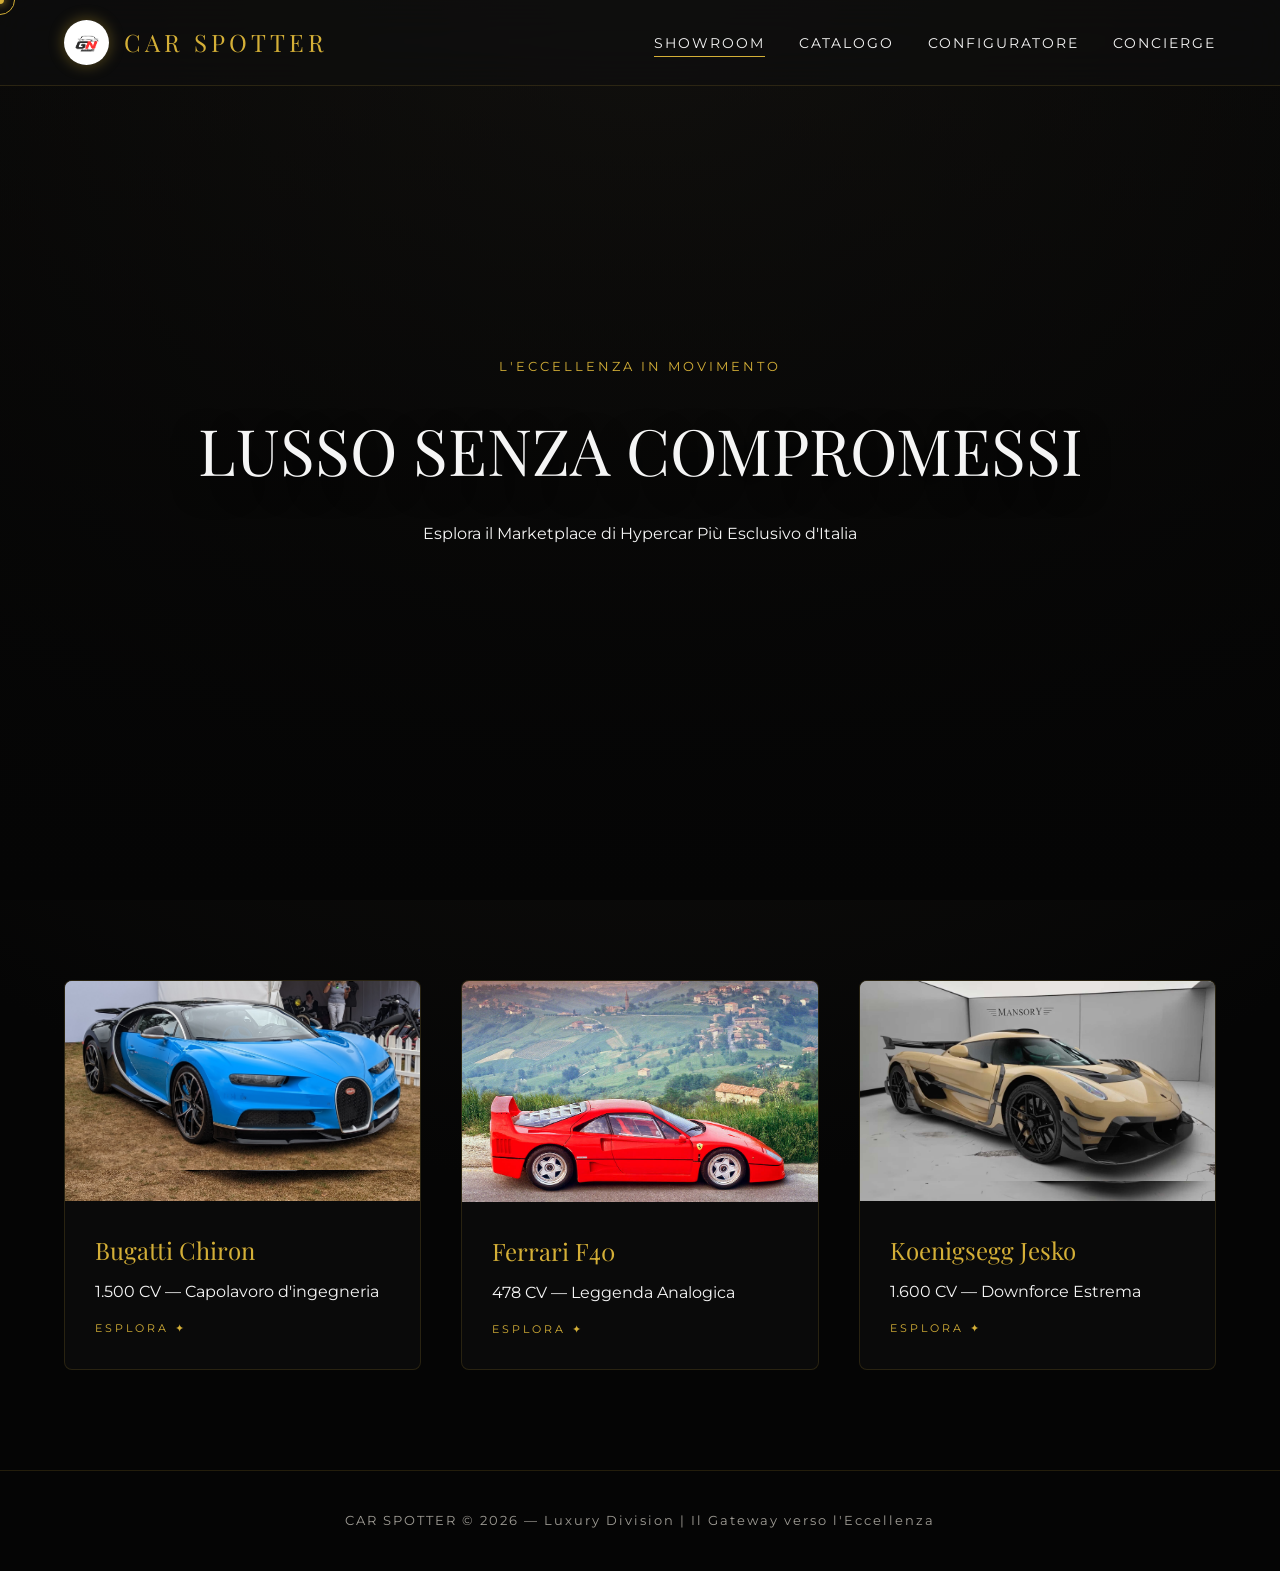
==== commit 3b5b2c8a: "Update" ====
--- a/index.html
+++ b/index.html
@@ -19,10 +19,7 @@
 
     <header class="nav">
         <div class="logoBox">
-            <svg class="luxury-logo-svg" viewBox="0 0 100 100" width="45" height="45">
-                <circle cx="50" cy="50" r="48" fill="rgba(212, 175, 55, 0.1)" stroke="#d4af37" stroke-width="1"/>
-                <path d="M 30 50 L 50 20 L 70 50 L 50 80 Z" stroke="#d4af37" stroke-width="2" fill="none"/>
-            </svg>
+            <img src="logo.jpg" alt="Car Spotter" class="luxury-logo-svg" style="width: 45px; height: 45px; border-radius: 50%;">
             <h1 class="logo-text">CAR SPOTTER</h1>
         </div>
         <nav class="nav-links">
--- a/style.css
+++ b/style.css
@@ -101,18 +101,20 @@
 .car-image img { width: 100%; height: 100%; object-fit: cover; display: block; }
 
 /* CONFIGURATOR: limitare dimensioni immagini e contenitore */
-#visualCarFrame { height: 360px; max-height: 60vh; max-width: 100%; overflow: hidden; background-size: contain; background-position: center; background-repeat: no-repeat; display: flex; align-items: center; justify-content: center; flex-direction: column; }
-#visualCarFrame img { max-width: 100%; max-height: 100%; width: auto; height: auto; object-fit: contain; display: block; margin: 0 auto; }
-
-/* Migliorie estetiche per configuratore */
-#visualCarFrame {
+#visualCarFrame { 
+    height: 360px; max-height: 60vh; max-width: 100%; overflow: hidden; 
+    display: flex; align-items: center; justify-content: center; flex-direction: column;
     border-radius: 12px;
     border: 1px solid rgba(212,175,55,0.12);
     box-shadow: 0 12px 30px rgba(0,0,0,0.6), 0 4px 12px rgba(212,175,55,0.04) inset;
     padding: 12px;
     background-color: rgba(10,10,10,0.45);
+    background-image: none !important;
 }
-#visualCarFrame img { border-radius: 8px; pointer-events: none; }
+#visualCarFrame img { 
+    max-width: 100%; max-height: 100%; width: auto; height: auto; 
+    object-fit: contain; display: block; margin: 0 auto; border-radius: 8px;
+}
 
 /* Spec log più leggibile */
 #specLog { font-family: monospace; color: var(--gold); background: rgba(0,0,0,0.25); padding: 8px 12px; border-radius: 6px; margin-top: 12px; }
